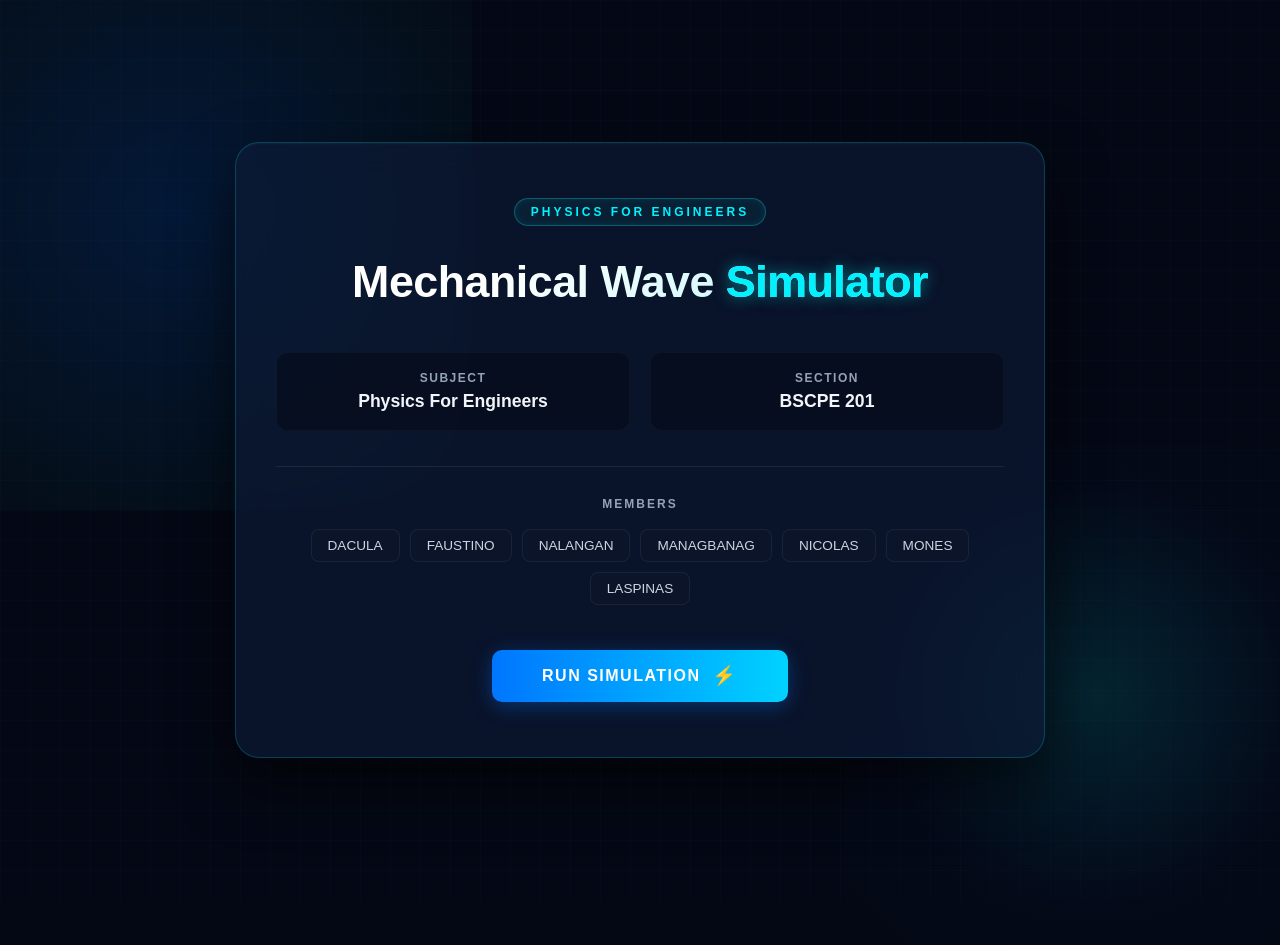
==== landing.html @ e9ca3f4d "Add files via upload" ====
<!DOCTYPE html>
<html lang="en">
<head>
    <meta charset="UTF-8">
    <meta name="viewport" content="width=device-width, initial-scale=1.0">
    <title>Mechanical Wave Simulation - Portal</title>
    <style>
        :root {
            --bg-dark: #040814;
            --panel-bg: rgba(13, 27, 54, 0.65);
            --panel-border: rgba(0, 242, 254, 0.2);
            --neon-cyan: #00f2fe;
            --neon-blue: #0076ff;
            --text-main: #f1f5f9;
            --text-muted: #94a3b8;
            --glow: 0 0 15px rgba(0, 242, 254, 0.5);
        }

        body {
            margin: 0;
            padding: 0;
            font-family: 'Segoe UI', Roboto, -apple-system, sans-serif;
            background-color: var(--bg-dark);
            color: var(--text-main);
            min-height: 100vh;
            display: flex;
            align-items: center;
            justify-content: center;
            overflow-x: hidden;
            position: relative;
        }

        .ambient-glow {
            position: absolute;
            width: 600px;
            height: 600px;
            background: radial-gradient(circle, rgba(0, 118, 255, 0.15) 0%, rgba(0, 242, 254, 0.03) 70%, transparent 100%);
            top: -10%;
            left: -10%;
            z-index: 0;
            pointer-events: none;
        }

        .ambient-glow-2 {
            position: absolute;
            width: 500px;
            height: 500px;
            background: radial-gradient(circle, rgba(0, 242, 254, 0.12) 0%, rgba(0, 76, 255, 0.02) 60%, transparent 100%);
            bottom: -5%;
            right: -5%;
            z-index: 0;
            pointer-events: none;
        }

        .grid-overlay {
            position: absolute;
            top: 0;
            left: 0;
            width: 100%;
            height: 100%;
            background-image: 
                linear-gradient(rgba(0, 118, 255, 0.03) 1px, transparent 1px),
                linear-gradient(90deg, rgba(0, 118, 255, 0.03) 1px, transparent 1px);
            background-size: 30px 30px;
            z-index: 1;
            pointer-events: none;
        }

        .wrapper {
            position: relative;
            z-index: 2;
            width: 100%;
            max-width: 850px;
            padding: 20px;
            box-sizing: border-box;
        }

        .main-card {
            background: var(--panel-bg);
            border: 1px solid var(--panel-border);
            border-radius: 24px;
            padding: 55px 40px;
            backdrop-filter: blur(16px);
            -webkit-backdrop-filter: blur(16px);
            box-shadow: 0 25px 60px rgba(0, 0, 0, 0.6), inset 0 1px 2px rgba(255, 255, 255, 0.05);
            text-align: center;
        }

        .badge {
            display: inline-block;
            font-size: 0.75rem;
            font-weight: 700;
            text-transform: uppercase;
            letter-spacing: 3px;
            color: var(--neon-cyan);
            border: 1px solid rgba(0, 242, 254, 0.3);
            padding: 6px 16px;
            border-radius: 50px;
            background: rgba(0, 242, 254, 0.05);
            margin-bottom: 30px;
            box-shadow: inset 0 0 8px rgba(0, 242, 254, 0.1);
        }

        h1 {
            font-size: 2.8rem;
            font-weight: 800;
            margin: 0 0 45px 0;
            letter-spacing: -0.5px;
            background: linear-gradient(135deg, #ffffff 30%, #a5f3fc 100%);
            -webkit-background-clip: text;
            -webkit-text-fill-color: transparent;
        }

        h1 span {
            color: var(--neon-cyan);
            -webkit-text-fill-color: initial;
            text-shadow: var(--glow);
        }

        .info-grid {
            display: grid;
            grid-template-columns: repeat(2, 1fr);
            gap: 20px;
            margin-bottom: 35px;
        }

        @media (max-width: 650px) {
            .info-grid {
                grid-template-columns: 1fr;
                gap: 15px;
            }
        }

        .info-item {
            background: rgba(4, 8, 20, 0.5);
            border: 1px solid rgba(255, 255, 255, 0.03);
            padding: 18px;
            border-radius: 12px;
            transition: transform 0.3s ease, border-color 0.3s ease;
        }

        .info-item:hover {
            transform: translateY(-2px);
            border-color: rgba(0, 242, 254, 0.2);
        }

        .info-label {
            font-size: 0.75rem;
            color: var(--text-muted);
            text-transform: uppercase;
            letter-spacing: 1.5px;
            margin-bottom: 6px;
            font-weight: 600;
        }

        .info-value {
            font-size: 1.1rem;
            font-weight: 700;
            color: var(--text-main);
        }

        .team-box {
            border-top: 1px solid rgba(255, 255, 255, 0.08);
            padding-top: 30px;
            margin-bottom: 45px;
        }

        .team-title {
            font-size: 0.75rem;
            color: var(--text-muted);
            text-transform: uppercase;
            letter-spacing: 2px;
            margin-bottom: 18px;
            font-weight: 700;
        }

        .team-members {
            display: flex;
            flex-wrap: wrap;
            justify-content: center;
            gap: 10px;
        }

        .member-tag {
            background: rgba(15, 23, 42, 0.6);
            border: 1px solid rgba(255, 255, 255, 0.06);
            padding: 8px 16px;
            border-radius: 8px;
            font-size: 0.85rem;
            font-weight: 500;
            color: #cbd5e1;
            transition: all 0.25s ease;
        }

        .member-tag:hover {
            color: var(--neon-cyan);
            border-color: rgba(0, 242, 254, 0.4);
            background: rgba(0, 242, 254, 0.03);
            box-shadow: 0 0 10px rgba(0, 242, 254, 0.1);
        }

        .action-cluster {
            display: flex;
            justify-content: center;
        }

        .btn {
            padding: 16px 50px;
            font-size: 1rem;
            font-weight: 700;
            text-transform: uppercase;
            letter-spacing: 1.5px;
            border-radius: 10px;
            cursor: pointer;
            text-decoration: none;
            transition: all 0.3s cubic-bezier(0.4, 0, 0.2, 1);
            display: inline-flex;
            align-items: center;
            justify-content: center;
            gap: 12px;
        }

        .btn-primary {
            background: linear-gradient(90deg, var(--neon-blue), #00d2ff);
            color: #ffffff;
            border: none;
            box-shadow: 0 4px 20px rgba(0, 118, 255, 0.35);
        }

        .btn-primary:hover {
            transform: translateY(-3px);
            box-shadow: 0 8px 25px rgba(0, 242, 254, 0.5);
            filter: brightness(1.1);
        }

        .btn-icon {
            font-size: 1.2rem;
            line-height: 1;
        }
    </style>
</head>
<body>

    <div class="ambient-glow"></div>
    <div class="ambient-glow-2"></div>
    <div class="grid-overlay"></div>

    <div class="wrapper">
        <main class="main-card">
            <div class="badge">Physics For Engineers</div>
            
            <h1>Mechanical Wave <span>Simulator</span></h1>

            <!-- Grid displays Subject and Section symmetrically after removing System Build -->
            <section class="info-grid" aria-label="Project Information">
                <div class="info-item">
                    <div class="info-label">Subject</div>
                    <div class="info-value">Physics For Engineers</div>
                </div>
                <div class="info-item">
                    <div class="info-label">Section</div>
                    <div class="info-value">BSCPE 201</div>
                </div>
            </section>

            <section class="team-box">
                <div class="team-title">Members</div>
                <div class="team-members">
                    <span class="member-tag">DACULA</span>
                    <span class="member-tag">FAUSTINO</span>
                    <span class="member-tag">NALANGAN</span>
                    <span class="member-tag">MANAGBANAG</span>
                    <span class="member-tag">NICOLAS</span>
                    <span class="member-tag">MONES</span>
                    <span class="member-tag">LASPINAS</span>
                </div>
            </section>

            <div class="action-cluster">
                <a href="index.html" class="btn btn-primary">
                    <span>Run Simulation</span>
                    <span class="btn-icon">⚡</span>
                </a>
            </div>
        </main>
    </div>

</body>
</html>
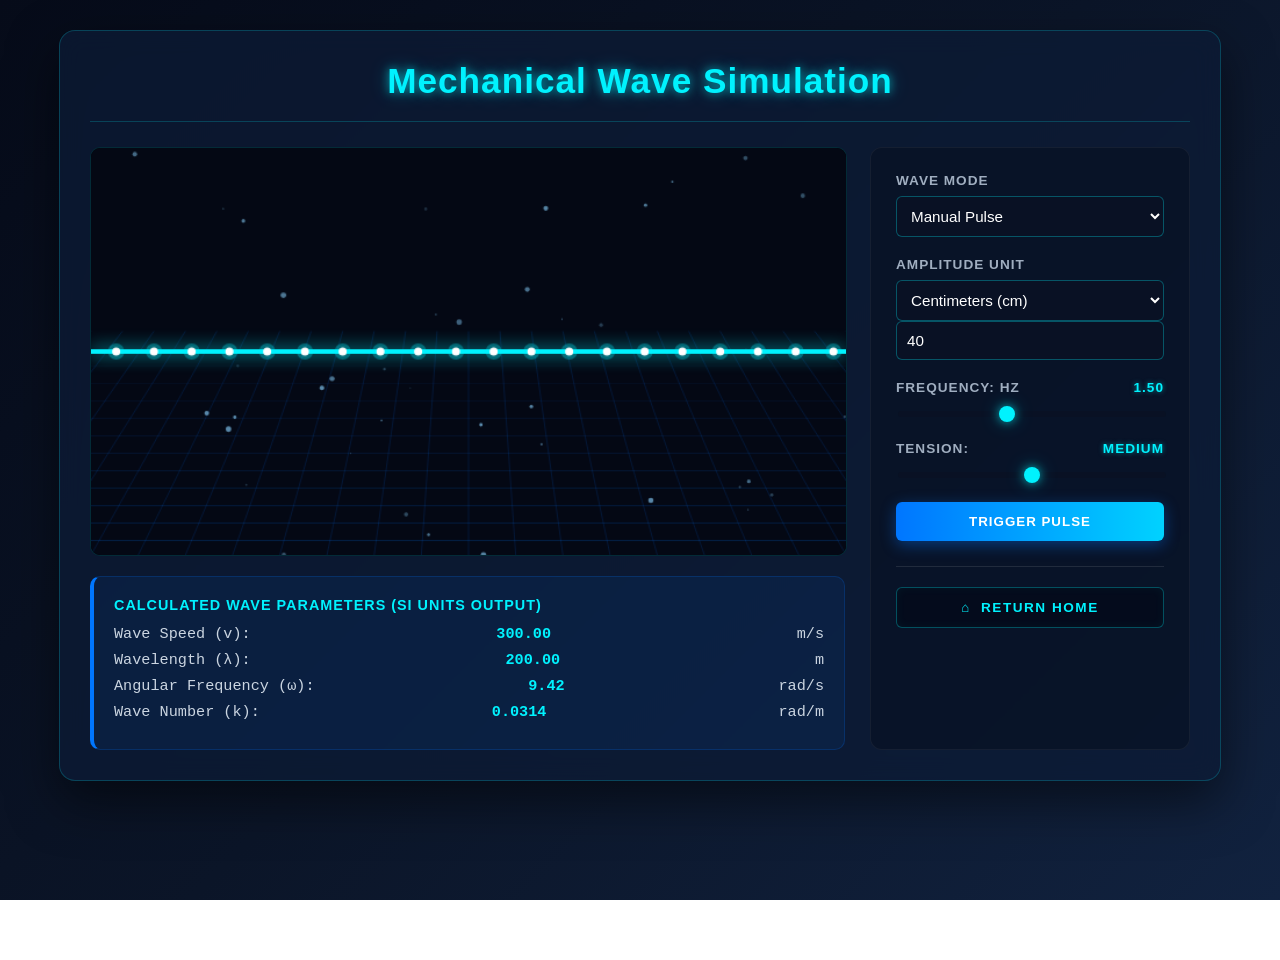
==== commit bbfdbc75: "Update landing.html" ====
--- a/landing.html
+++ b/landing.html
@@ -3,287 +3,82 @@
 <head>
     <meta charset="UTF-8">
     <meta name="viewport" content="width=device-width, initial-scale=1.0">
-    <title>Mechanical Wave Simulation - Portal</title>
-    <style>
-        :root {
-            --bg-dark: #040814;
-            --panel-bg: rgba(13, 27, 54, 0.65);
-            --panel-border: rgba(0, 242, 254, 0.2);
-            --neon-cyan: #00f2fe;
-            --neon-blue: #0076ff;
-            --text-main: #f1f5f9;
-            --text-muted: #94a3b8;
-            --glow: 0 0 15px rgba(0, 242, 254, 0.5);
-        }
-
-        body {
-            margin: 0;
-            padding: 0;
-            font-family: 'Segoe UI', Roboto, -apple-system, sans-serif;
-            background-color: var(--bg-dark);
-            color: var(--text-main);
-            min-height: 100vh;
-            display: flex;
-            align-items: center;
-            justify-content: center;
-            overflow-x: hidden;
-            position: relative;
-        }
-
-        .ambient-glow {
-            position: absolute;
-            width: 600px;
-            height: 600px;
-            background: radial-gradient(circle, rgba(0, 118, 255, 0.15) 0%, rgba(0, 242, 254, 0.03) 70%, transparent 100%);
-            top: -10%;
-            left: -10%;
-            z-index: 0;
-            pointer-events: none;
-        }
-
-        .ambient-glow-2 {
-            position: absolute;
-            width: 500px;
-            height: 500px;
-            background: radial-gradient(circle, rgba(0, 242, 254, 0.12) 0%, rgba(0, 76, 255, 0.02) 60%, transparent 100%);
-            bottom: -5%;
-            right: -5%;
-            z-index: 0;
-            pointer-events: none;
-        }
-
-        .grid-overlay {
-            position: absolute;
-            top: 0;
-            left: 0;
-            width: 100%;
-            height: 100%;
-            background-image: 
-                linear-gradient(rgba(0, 118, 255, 0.03) 1px, transparent 1px),
-                linear-gradient(90deg, rgba(0, 118, 255, 0.03) 1px, transparent 1px);
-            background-size: 30px 30px;
-            z-index: 1;
-            pointer-events: none;
-        }
-
-        .wrapper {
-            position: relative;
-            z-index: 2;
-            width: 100%;
-            max-width: 850px;
-            padding: 20px;
-            box-sizing: border-box;
-        }
-
-        .main-card {
-            background: var(--panel-bg);
-            border: 1px solid var(--panel-border);
-            border-radius: 24px;
-            padding: 55px 40px;
-            backdrop-filter: blur(16px);
-            -webkit-backdrop-filter: blur(16px);
-            box-shadow: 0 25px 60px rgba(0, 0, 0, 0.6), inset 0 1px 2px rgba(255, 255, 255, 0.05);
-            text-align: center;
-        }
-
-        .badge {
-            display: inline-block;
-            font-size: 0.75rem;
-            font-weight: 700;
-            text-transform: uppercase;
-            letter-spacing: 3px;
-            color: var(--neon-cyan);
-            border: 1px solid rgba(0, 242, 254, 0.3);
-            padding: 6px 16px;
-            border-radius: 50px;
-            background: rgba(0, 242, 254, 0.05);
-            margin-bottom: 30px;
-            box-shadow: inset 0 0 8px rgba(0, 242, 254, 0.1);
-        }
-
-        h1 {
-            font-size: 2.8rem;
-            font-weight: 800;
-            margin: 0 0 45px 0;
-            letter-spacing: -0.5px;
-            background: linear-gradient(135deg, #ffffff 30%, #a5f3fc 100%);
-            -webkit-background-clip: text;
-            -webkit-text-fill-color: transparent;
-        }
-
-        h1 span {
-            color: var(--neon-cyan);
-            -webkit-text-fill-color: initial;
-            text-shadow: var(--glow);
-        }
-
-        .info-grid {
-            display: grid;
-            grid-template-columns: repeat(2, 1fr);
-            gap: 20px;
-            margin-bottom: 35px;
-        }
-
-        @media (max-width: 650px) {
-            .info-grid {
-                grid-template-columns: 1fr;
-                gap: 15px;
-            }
-        }
-
-        .info-item {
-            background: rgba(4, 8, 20, 0.5);
-            border: 1px solid rgba(255, 255, 255, 0.03);
-            padding: 18px;
-            border-radius: 12px;
-            transition: transform 0.3s ease, border-color 0.3s ease;
-        }
-
-        .info-item:hover {
-            transform: translateY(-2px);
-            border-color: rgba(0, 242, 254, 0.2);
-        }
-
-        .info-label {
-            font-size: 0.75rem;
-            color: var(--text-muted);
-            text-transform: uppercase;
-            letter-spacing: 1.5px;
-            margin-bottom: 6px;
-            font-weight: 600;
-        }
-
-        .info-value {
-            font-size: 1.1rem;
-            font-weight: 700;
-            color: var(--text-main);
-        }
-
-        .team-box {
-            border-top: 1px solid rgba(255, 255, 255, 0.08);
-            padding-top: 30px;
-            margin-bottom: 45px;
-        }
-
-        .team-title {
-            font-size: 0.75rem;
-            color: var(--text-muted);
-            text-transform: uppercase;
-            letter-spacing: 2px;
-            margin-bottom: 18px;
-            font-weight: 700;
-        }
-
-        .team-members {
-            display: flex;
-            flex-wrap: wrap;
-            justify-content: center;
-            gap: 10px;
-        }
-
-        .member-tag {
-            background: rgba(15, 23, 42, 0.6);
-            border: 1px solid rgba(255, 255, 255, 0.06);
-            padding: 8px 16px;
-            border-radius: 8px;
-            font-size: 0.85rem;
-            font-weight: 500;
-            color: #cbd5e1;
-            transition: all 0.25s ease;
-        }
-
-        .member-tag:hover {
-            color: var(--neon-cyan);
-            border-color: rgba(0, 242, 254, 0.4);
-            background: rgba(0, 242, 254, 0.03);
-            box-shadow: 0 0 10px rgba(0, 242, 254, 0.1);
-        }
-
-        .action-cluster {
-            display: flex;
-            justify-content: center;
-        }
-
-        .btn {
-            padding: 16px 50px;
-            font-size: 1rem;
-            font-weight: 700;
-            text-transform: uppercase;
-            letter-spacing: 1.5px;
-            border-radius: 10px;
-            cursor: pointer;
-            text-decoration: none;
-            transition: all 0.3s cubic-bezier(0.4, 0, 0.2, 1);
-            display: inline-flex;
-            align-items: center;
-            justify-content: center;
-            gap: 12px;
-        }
-
-        .btn-primary {
-            background: linear-gradient(90deg, var(--neon-blue), #00d2ff);
-            color: #ffffff;
-            border: none;
-            box-shadow: 0 4px 20px rgba(0, 118, 255, 0.35);
-        }
-
-        .btn-primary:hover {
-            transform: translateY(-3px);
-            box-shadow: 0 8px 25px rgba(0, 242, 254, 0.5);
-            filter: brightness(1.1);
-        }
-
-        .btn-icon {
-            font-size: 1.2rem;
-            line-height: 1;
-        }
-    </style>
+    <title>Mechanical Wave Simulation</title>
+    <!-- Link to the external CSS styling stylesheet -->
+    <link rel="stylesheet" href="style.css">
 </head>
 <body>
 
-    <div class="ambient-glow"></div>
-    <div class="ambient-glow-2"></div>
-    <div class="grid-overlay"></div>
+<div class="container">
+    <header>
+        <h1>Mechanical Wave Simulation</h1>
+    </header>
 
-    <div class="wrapper">
-        <main class="main-card">
-            <div class="badge">Physics For Engineers</div>
+    <div class="simulation-box">
+        <!-- Visualizer canvas -->
+        <div>
+            <canvas id="waveCanvas" width="650" height="350"></canvas>
             
-            <h1>Mechanical Wave <span>Simulator</span></h1>
+            <!-- Output Display -->
+            <div class="stats">
+                <h3>Calculated Wave Parameters (SI Units Output)</h3>
+                <p>Wave Speed (v): <span id="outSpeed">0.00</span> m/s</p>
+                <p>Wavelength (&lambda;): <span id="outLambda">0.00</span> m</p>
+                <p>Angular Frequency (&omega;): <span id="outOmega">0.00</span> rad/s</p>
+                <p>Wave Number (k): <span id="outK">0.00</span> rad/m</p>
+            </div>
+        </div>
 
-            <!-- Grid displays Subject and Section symmetrically after removing System Build -->
-            <section class="info-grid" aria-label="Project Information">
-                <div class="info-item">
-                    <div class="info-label">Subject</div>
-                    <div class="info-value">Physics For Engineers</div>
-                </div>
-                <div class="info-item">
-                    <div class="info-label">Section</div>
-                    <div class="info-value">BSCPE 201</div>
-                </div>
-            </section>
+        <!-- Inputs / Controls -->
+        <div class="controls">
+            <!-- Wave Type (Default set to pulse) -->
+            <div class="control-group">
+                <label for="waveType">Wave Mode</label>
+                <select id="waveType">
+                    <option value="pulse" selected>Manual Pulse</option>
+                    <option value="oscillate">Continuous Oscillate</option>
+                </select>
+            </div>
 
-            <section class="team-box">
-                <div class="team-title">Members</div>
-                <div class="team-members">
-                    <span class="member-tag">DACULA</span>
-                    <span class="member-tag">FAUSTINO</span>
-                    <span class="member-tag">NALANGAN</span>
-                    <span class="member-tag">MANAGBANAG</span>
-                    <span class="member-tag">NICOLAS</span>
-                    <span class="member-tag">MONES</span>
-                    <span class="member-tag">LASPINAS</span>
-                </div>
-            </section>
+            <!-- Dynamic Unit Input: Amplitude -->
+            <div class="control-group">
+                <label for="ampUnit">Amplitude Unit</label>
+                <select id="ampUnit">
+                    <option value="cm">Centimeters (cm)</option>
+                    <option value="m">Meters (m)</option>
+                    <option value="in">Inches (in)</option>
+                </select>
+                <input type="number" id="ampInput" value="40" min="1" max="100">
+            </div>
 
-            <div class="action-cluster">
-                <a href="index.html" class="btn btn-primary">
-                    <span>Run Simulation</span>
-                    <span class="btn-icon">⚡</span>
+            <!-- Frequency Slider -->
+            <div class="control-group">
+                <label for="freqSlider">Frequency: <span id="freqVal" class="value-display">1.50</span> Hz</label>
+                <input type="range" id="freqSlider" min="0.5" max="3.0" step="0.1" value="1.5">
+            </div>
+
+            <!-- Tension Slider -->
+            <div class="control-group">
+                <label for="tensionSlider">Tension: <span id="tensionVal" class="value-display">Medium</span></label>
+                <input type="range" id="tensionSlider" min="10" max="50" step="20" value="30">
+            </div>
+
+            <!-- Pulse Button -->
+            <div class="control-group" id="pulseBtnContainer" style="display: block; margin-bottom: 25px;">
+                <button class="btn-pulse" id="pulseBtn">Trigger Pulse</button>
+            </div>
+
+            <!-- Maps back home to landing.html -->
+            <div class="control-group" style="border-top: 1px solid rgba(255,255,255,0.1); padding-top: 20px; margin-bottom: 0;">
+                <a href="index.html" class="btn-portal">
+                    <span>⌂</span> Return Home
                 </a>
             </div>
-        </main>
+        </div>
     </div>
+</div>
 
+<!-- Link to the external JavaScript logic script -->
+<script src="script.js"></script>
 </body>
-</html>+</html>
--- a/style.css
+++ b/style.css
@@ -0,0 +1,229 @@
+:root {
+    --bg-gradient: linear-gradient(135deg, #060b19 0%, #0b1528 50%, #11223f 100%);
+    --panel-bg: rgba(13, 27, 54, 0.75);
+    --panel-border: rgba(0, 242, 254, 0.2);
+    --text-primary: #e2e8f0;
+    --neon-cyan: #00f2fe;
+    --neon-blue: #0076ff;
+    --neon-glow: 0 0 10px rgba(0, 242, 254, 0.6), 0 0 20px rgba(0, 242, 254, 0.3);
+}
+
+body {
+    font-family: 'Segoe UI', Roboto, Helvetica, Arial, sans-serif;
+    margin: 0;
+    padding: 30px 20px;
+    background: var(--bg-gradient);
+    background-attachment: fixed;
+    color: var(--text-primary);
+    min-height: 100vh;
+}
+
+.container {
+    max-width: 1100px;
+    margin: 0 auto;
+    background: var(--panel-bg);
+    padding: 30px;
+    border-radius: 16px;
+    border: 1px solid var(--panel-border);
+    backdrop-filter: blur(12px);
+    box-shadow: 0 20px 50px rgba(0, 0, 0, 0.5);
+}
+
+header {
+    text-align: center;
+    border-bottom: 1px solid var(--panel-border);
+    padding-bottom: 20px;
+    margin-bottom: 25px;
+}
+
+header h1 {
+    margin: 0;
+    font-size: 2.2rem;
+    color: var(--neon-cyan);
+    text-shadow: var(--neon-glow);
+    letter-spacing: 1px;
+}
+
+.simulation-box {
+    display: grid;
+    grid-template-columns: 1fr 320px;
+    gap: 25px;
+}
+
+@media (max-width: 900px) {
+    .simulation-box {
+        grid-template-columns: 1fr;
+    }
+}
+
+canvas {
+    width: 100%;
+    background: #040814;
+    border-radius: 10px;
+    border: 1px solid rgba(0, 242, 254, 0.15);
+    box-shadow: inset 0 0 30px rgba(0, 0, 0, 0.8);
+    display: block;
+}
+
+.controls {
+    background: rgba(7, 15, 33, 0.6);
+    padding: 25px;
+    border-radius: 12px;
+    border: 1px solid rgba(255, 255, 255, 0.05);
+}
+
+.control-group {
+    margin-bottom: 20px;
+}
+
+.control-group label {
+    display: block;
+    font-weight: 600;
+    margin-bottom: 8px;
+    font-size: 0.85rem;
+    color: #a0aec0;
+    text-transform: uppercase;
+    letter-spacing: 1px;
+}
+
+.control-group select, 
+.control-group input[type="number"] {
+    width: 100%;
+    padding: 10px;
+    background: #091124;
+    border: 1px solid rgba(0, 242, 254, 0.3);
+    border-radius: 6px;
+    color: white;
+    font-size: 0.95rem;
+    box-sizing: border-box;
+    transition: all 0.3s ease;
+}
+
+.control-group select:focus, 
+.control-group input[type="number"]:focus {
+    outline: none;
+    border-color: var(--neon-cyan);
+    box-shadow: 0 0 8px rgba(0, 242, 254, 0.4);
+}
+
+.control-group input[type="range"] {
+    -webkit-appearance: none;
+    width: 100%;
+    background: #091124;
+    height: 6px;
+    border-radius: 3px;
+    outline: none;
+}
+
+.control-group input[type="range"]::-webkit-slider-thumb {
+    -webkit-appearance: none;
+    appearance: none;
+    width: 16px;
+    height: 16px;
+    border-radius: 50%;
+    background: var(--neon-cyan);
+    box-shadow: var(--neon-glow);
+    cursor: pointer;
+    transition: transform 0.1s;
+}
+
+.control-group input[type="range"]::-webkit-slider-thumb:hover {
+    transform: scale(1.2);
+}
+
+.value-display {
+    float: right;
+    color: var(--neon-cyan);
+    font-weight: bold;
+    text-shadow: 0 0 5px rgba(0, 242, 254, 0.5);
+}
+
+.stats {
+    margin-top: 20px;
+    background: rgba(0, 118, 255, 0.08);
+    padding: 20px;
+    border-radius: 10px;
+    border: 1px solid rgba(0, 118, 255, 0.2);
+    border-left: 4px solid var(--neon-blue);
+}
+
+.stats h3 {
+    margin: 0 0 12px 0;
+    font-size: 0.9rem;
+    color: var(--neon-cyan);
+    text-transform: uppercase;
+    letter-spacing: 1px;
+}
+
+.stats p {
+    margin: 8px 0;
+    font-family: 'Courier New', Courier, monospace;
+    font-size: 0.95rem;
+    color: #cbd5e1;
+    display: flex;
+    justify-content: space-between;
+}
+
+.stats p span {
+    color: var(--neon-cyan);
+    font-weight: bold;
+}
+
+.btn-pulse {
+    width: 100%;
+    padding: 12px;
+    background: linear-gradient(90deg, var(--neon-blue), #00d2ff);
+    color: white;
+    border: none;
+    border-radius: 6px;
+    font-weight: bold;
+    text-transform: uppercase;
+    letter-spacing: 1px;
+    cursor: pointer;
+    box-shadow: 0 4px 15px rgba(0, 118, 255, 0.4);
+    transition: all 0.3s ease;
+}
+
+.btn-pulse:hover {
+    transform: translateY(-2px);
+    box-shadow: 0 6px 20px rgba(0, 242, 254, 0.6);
+}
+
+/* Custom Styled Return Home Dashboard Button Control */
+.btn-portal {
+    display: inline-flex;
+    align-items: center;
+    justify-content: center;
+    gap: 10px;
+    width: 100%;
+    padding: 12px 20px;
+    box-sizing: border-box;
+    background: rgba(4, 8, 20, 0.6);
+    color: #00f2fe;
+    border: 1px solid rgba(0, 242, 254, 0.3);
+    border-radius: 6px;
+    font-size: 0.85rem;
+    font-weight: 700;
+    text-transform: uppercase;
+    letter-spacing: 1.5px;
+    text-decoration: none;
+    box-shadow: inset 0 0 10px rgba(0, 242, 254, 0.05);
+    transition: all 0.3s cubic-bezier(0.4, 0, 0.2, 1);
+    cursor: pointer;
+}
+
+.btn-portal:hover {
+    background: rgba(0, 242, 254, 0.08);
+    border-color: #00f2fe;
+    color: #ffffff;
+    transform: translateY(-2px);
+    box-shadow: 
+        0 0 15px rgba(0, 242, 254, 0.4),
+        inset 0 0 10px rgba(0, 242, 254, 0.2);
+    text-shadow: 0 0 5px rgba(0, 242, 254, 0.6);
+}
+
+.btn-portal:active {
+    transform: translateY(0);
+    box-shadow: 0 0 5px rgba(0, 242, 254, 0.3);
+}
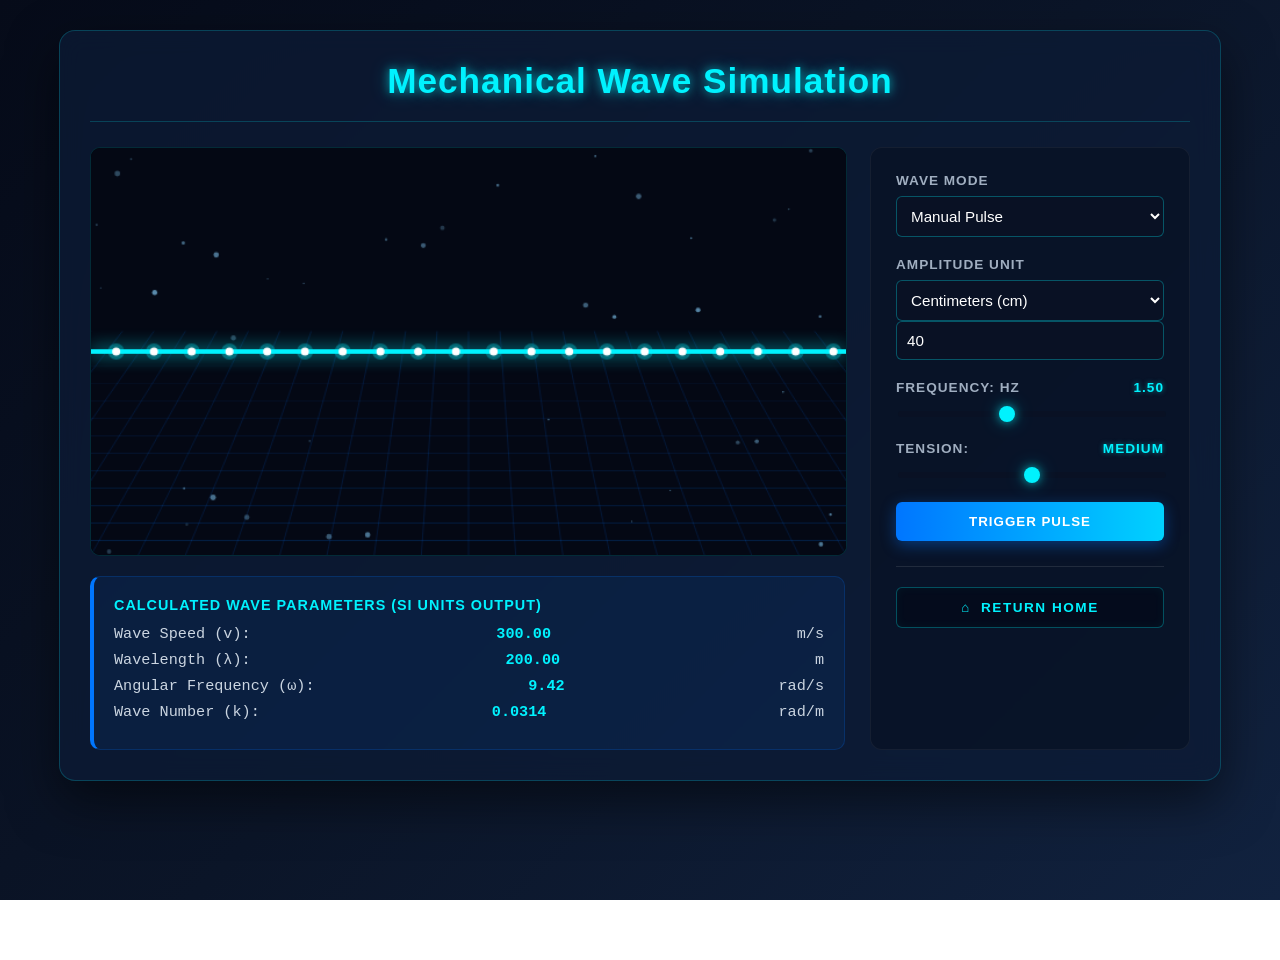
==== commit 45c34b70: "Update landing.html" ====
--- a/landing.html
+++ b/landing.html
@@ -4,7 +4,7 @@
     <meta charset="UTF-8">
     <meta name="viewport" content="width=device-width, initial-scale=1.0">
     <title>Mechanical Wave Simulation</title>
-    <!-- Link to the external CSS styling stylesheet -->
+   
     <link rel="stylesheet" href="style.css">
 </head>
 <body>
@@ -15,11 +15,11 @@
     </header>
 
     <div class="simulation-box">
-        <!-- Visualizer canvas -->
+        
         <div>
             <canvas id="waveCanvas" width="650" height="350"></canvas>
             
-            <!-- Output Display -->
+            
             <div class="stats">
                 <h3>Calculated Wave Parameters (SI Units Output)</h3>
                 <p>Wave Speed (v): <span id="outSpeed">0.00</span> m/s</p>
@@ -29,9 +29,9 @@
             </div>
         </div>
 
-        <!-- Inputs / Controls -->
+       
         <div class="controls">
-            <!-- Wave Type (Default set to pulse) -->
+            
             <div class="control-group">
                 <label for="waveType">Wave Mode</label>
                 <select id="waveType">
@@ -40,7 +40,7 @@
                 </select>
             </div>
 
-            <!-- Dynamic Unit Input: Amplitude -->
+            
             <div class="control-group">
                 <label for="ampUnit">Amplitude Unit</label>
                 <select id="ampUnit">
@@ -51,24 +51,24 @@
                 <input type="number" id="ampInput" value="40" min="1" max="100">
             </div>
 
-            <!-- Frequency Slider -->
+            
             <div class="control-group">
                 <label for="freqSlider">Frequency: <span id="freqVal" class="value-display">1.50</span> Hz</label>
                 <input type="range" id="freqSlider" min="0.5" max="3.0" step="0.1" value="1.5">
             </div>
 
-            <!-- Tension Slider -->
+            
             <div class="control-group">
                 <label for="tensionSlider">Tension: <span id="tensionVal" class="value-display">Medium</span></label>
                 <input type="range" id="tensionSlider" min="10" max="50" step="20" value="30">
             </div>
 
-            <!-- Pulse Button -->
+           
             <div class="control-group" id="pulseBtnContainer" style="display: block; margin-bottom: 25px;">
                 <button class="btn-pulse" id="pulseBtn">Trigger Pulse</button>
             </div>
 
-            <!-- Maps back home to landing.html -->
+           
             <div class="control-group" style="border-top: 1px solid rgba(255,255,255,0.1); padding-top: 20px; margin-bottom: 0;">
                 <a href="index.html" class="btn-portal">
                     <span>⌂</span> Return Home
@@ -78,7 +78,7 @@
     </div>
 </div>
 
-<!-- Link to the external JavaScript logic script -->
+
 <script src="script.js"></script>
 </body>
 </html>
